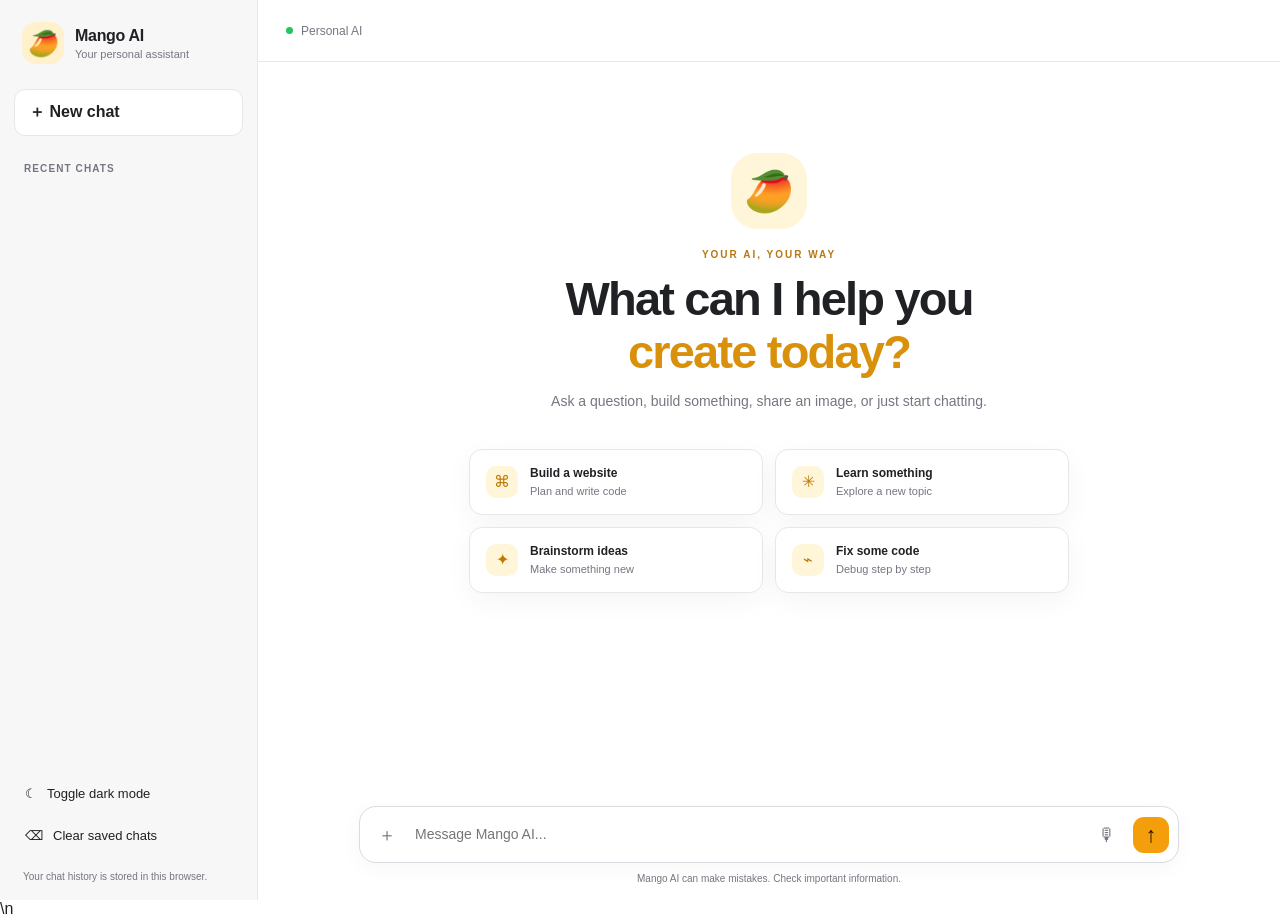
==== index.html @ 726710f5 "Add files via upload" ====
<!doctype html>
<html lang="en">
<head>
  <meta charset="utf-8">
  <meta name="viewport" content="width=device-width, initial-scale=1">
  <meta name="theme-color" content="#f59e0b">
  <title>Mango AI</title>
  <link rel="stylesheet" href="/styles.css">
</head>
<body>
  <div class="app">
    <aside class="sidebar" id="sidebar">
      <div class="brand"><div class="logo">🥭</div><div><strong>Mango AI</strong><small>Your personal assistant</small></div></div>
      <button class="new-chat" id="newChat">＋ New chat</button>
      <div class="side-label">RECENT CHATS</div>
      <div id="chatList" class="chat-list"></div>
      <div class="sidebar-bottom">
        <button class="side-action" id="themeToggle">☾ <span>Toggle dark mode</span></button>
        <button class="side-action" id="clearMemory">⌫ <span>Clear saved chats</span></button>
        <div class="privacy-note">Your chat history is stored in this browser.</div>
      </div>
    </aside>
    <main class="main">
      <header class="topbar">
        <button class="mobile-menu" id="menuBtn" aria-label="Open menu">☰</button>
        <div class="mobile-brand">🥭 Mango AI</div>
        <div class="top-status"><span class="status-dot"></span> Personal AI</div>
      </header>
      <section id="conversation" class="conversation">
        <div class="welcome" id="welcome">
          <div class="welcome-mark">🥭</div>
          <p class="eyebrow">YOUR AI, YOUR WAY</p>
          <h1>What can I help you<br><span>create today?</span></h1>
          <p class="welcome-copy">Ask a question, build something, share an image, or just start chatting.</p>
          <div class="suggestions">
            <button class="suggestion" data-prompt="Help me build a website from scratch."><span>⌘</span><b>Build a website</b><small>Plan and write code</small></button>
            <button class="suggestion" data-prompt="Explain how AI works in simple terms."><span>✳</span><b>Learn something</b><small>Explore a new topic</small></button>
            <button class="suggestion" data-prompt="Give me three creative project ideas I can make this weekend."><span>✦</span><b>Brainstorm ideas</b><small>Make something new</small></button>
            <button class="suggestion" data-prompt="Help me debug this code. Ask me to paste it if needed."><span>⌁</span><b>Fix some code</b><small>Debug step by step</small></button>
          </div>
        </div>
        <div id="messages" class="messages" aria-live="polite"></div>
      </section>
      <footer class="composer-area">
        <div id="imagePreview" class="image-preview" hidden></div>
        <form id="chatForm" class="composer">
          <input id="imageInput" type="file" accept="image/png,image/jpeg,image/webp,image/gif" hidden>
          <button type="button" id="attachBtn" class="tool-btn" title="Attach image" aria-label="Attach image">＋</button>
          <textarea id="prompt" rows="1" placeholder="Message Mango AI..." aria-label="Message Mango AI"></textarea>
          <button type="button" id="voiceBtn" class="tool-btn" title="Voice input" aria-label="Voice input">🎙</button>
          <button type="submit" id="sendBtn" class="send-btn" aria-label="Send message">↑</button>
        </form>
        <div class="composer-hint">Mango AI can make mistakes. Check important information.</div>
      </footer>
    </main>
  </div>
  <script src="./config.js"></script>\n  <script src="./app.js"></script>
</body>
</html>
---- styles.css ----
:root{font-family:Inter,-apple-system,BlinkMacSystemFont,"Segoe UI",sans-serif;color:#202124;background:#fff;--bg:#fff;--panel:#f7f7f8;--text:#202124;--muted:#747780;--line:#e6e7eb;--accent:#f59e0b;--accent-dark:#d97706;--user:#f4f4f5;--shadow:0 8px 28px #0000000b}
*{box-sizing:border-box}body{margin:0;background:var(--bg);color:var(--text)}button,textarea{font:inherit}button{cursor:pointer}.app{display:flex;height:100dvh;min-height:520px}.sidebar{width:258px;flex-shrink:0;background:var(--panel);padding:22px 14px 14px;display:flex;flex-direction:column;border-right:1px solid var(--line)}.brand{display:flex;align-items:center;gap:11px;padding:0 8px 25px}.logo{width:42px;height:42px;border-radius:14px;background:#fff1cc;display:grid;place-items:center;font-size:25px}.brand strong{display:block;font-size:16px;letter-spacing:-.3px}.brand small{display:block;color:var(--muted);font-size:11px;margin-top:3px}.new-chat{border:1px solid var(--line);background:var(--bg);color:var(--text);padding:12px 14px;border-radius:11px;text-align:left;font-weight:600}.new-chat:hover,.side-action:hover,.suggestion:hover{border-color:#f3bd4e}.side-label{font-size:10px;letter-spacing:1.1px;color:var(--muted);font-weight:700;padding:27px 10px 10px}.chat-list{overflow:auto;flex:1}.chat-item{display:block;width:100%;border:0;background:transparent;color:var(--text);text-align:left;padding:10px;border-radius:9px;white-space:nowrap;overflow:hidden;text-overflow:ellipsis;font-size:13px}.chat-item.active,.chat-item:hover{background:var(--bg)}.sidebar-bottom{display:grid;gap:5px}.side-action{display:flex;gap:10px;align-items:center;text-align:left;border:1px solid transparent;border-radius:9px;background:transparent;color:var(--text);padding:10px;font-size:13px}.privacy-note{font-size:10px;color:var(--muted);padding:10px 9px 2px;line-height:1.5}.main{flex:1;min-width:0;display:flex;flex-direction:column;position:relative}.topbar{height:62px;border-bottom:1px solid var(--line);display:flex;align-items:center;justify-content:space-between;padding:0 28px}.top-status{font-size:12px;color:var(--muted);display:flex;align-items:center;gap:8px}.status-dot{width:7px;height:7px;background:#22c55e;border-radius:50%}.mobile-brand,.mobile-menu{display:none}.conversation{flex:1;overflow:auto;padding:28px 20px 20px}.welcome{max-width:740px;margin:7vh auto 0;text-align:center}.welcome-mark{font-size:40px;width:76px;height:76px;border-radius:26px;background:#fff5d9;display:grid;place-items:center;margin:0 auto 20px}.eyebrow{font-size:10px;letter-spacing:2px;font-weight:800;color:#b77910}.welcome h1{font-size:clamp(30px,4vw,47px);line-height:1.13;letter-spacing:-1.8px;margin:12px 0}.welcome h1 span{color:#d9900a}.welcome-copy{color:var(--muted);font-size:14px;line-height:1.6;margin:0 auto;max-width:450px}.suggestions{display:grid;grid-template-columns:repeat(2,minmax(0,1fr));gap:12px;margin:36px auto 0;max-width:600px;text-align:left}.suggestion{display:grid;grid-template-columns:34px 1fr;grid-template-rows:auto auto;align-items:center;text-align:left;gap:3px 10px;padding:16px;border:1px solid var(--line);border-radius:13px;background:var(--bg);color:var(--text);box-shadow:var(--shadow)}.suggestion>span{grid-row:span 2;width:32px;height:32px;border-radius:10px;background:#fff5d9;color:#bd7900;display:grid;place-items:center}.suggestion b{font-size:12px}.suggestion small{font-size:11px;color:var(--muted)}.messages{max-width:820px;margin:0 auto;display:grid;gap:22px}.message{display:flex;gap:12px;align-items:flex-start;line-height:1.65;font-size:14px}.avatar{width:31px;height:31px;flex-shrink:0;border-radius:10px;display:grid;place-items:center;background:#fff1cc}.message.user .avatar{background:#e8edf6}.message-body{min-width:0;flex:1;padding-top:4px;overflow-wrap:anywhere}.message-role{font-size:11px;color:var(--muted);font-weight:700;margin-bottom:5px}.message-body p{margin:0 0 10px}.message-body pre{background:#151923;color:#f4f4f5;padding:14px;border-radius:10px;overflow:auto;font-size:12px;line-height:1.55}.message-body code{font-family:ui-monospace,SFMono-Regular,Menlo,monospace}.message-body :not(pre)>code{background:var(--panel);padding:2px 5px;border-radius:5px}.message-body img{max-width:100%;border-radius:12px}.typing{color:var(--muted);font-size:13px}.composer-area{padding:12px 20px 16px}.composer{max-width:820px;margin:0 auto;display:flex;align-items:flex-end;gap:8px;border:1px solid #d9dbe0;border-radius:17px;padding:9px;background:var(--bg);box-shadow:0 5px 22px #00000009}.composer:focus-within{border-color:#e9b84c;box-shadow:0 0 0 3px #f59e0b18}.composer textarea{flex:1;resize:none;border:0;outline:0;background:transparent;color:var(--text);max-height:180px;min-height:34px;padding:8px 2px;line-height:1.5;font-size:14px}.tool-btn,.send-btn{border:0;width:36px;height:36px;flex-shrink:0;border-radius:11px;display:grid;place-items:center}.tool-btn{background:transparent;color:var(--muted);font-size:18px}.tool-btn:hover{background:var(--panel)}.send-btn{background:var(--accent);color:#241500;font-size:22px;font-weight:700}.send-btn:hover{background:#fbbf24}.send-btn:disabled{opacity:.45;cursor:wait}.composer-hint{text-align:center;color:var(--muted);font-size:10px;margin-top:10px}.image-preview{max-width:820px;margin:0 auto 8px;position:relative}.image-preview img{max-height:100px;max-width:150px;border-radius:10px;border:1px solid var(--line)}.remove-image{margin-left:8px;border:0;border-radius:8px;padding:6px 9px;background:var(--panel);color:var(--text)}.error{color:#b42318;background:#fff0ee;padding:10px 12px;border-radius:8px;font-size:13px}.mobile-menu{border:0;background:transparent;color:var(--text);font-size:19px}
body.dark{--bg:#17181c;--panel:#202126;--text:#f2f2f3;--muted:#a4a5ad;--line:#34353b;--user:#2a2b31;--shadow:0 8px 28px #00000020}body.dark .logo,body.dark .welcome-mark,body.dark .avatar{background:#44361a}body.dark .suggestion>span{background:#44361a;color:#ffd36b}body.dark .composer{border-color:#414249}body.dark .message.user .avatar{background:#303a4d}body.dark .error{background:#421f1c;color:#ffb4aa}
@media(max-width:700px){.sidebar{position:absolute;z-index:5;left:0;top:0;bottom:0;width:275px;transform:translateX(-102%);transition:transform .2s;box-shadow:var(--shadow)}.sidebar.open{transform:translateX(0)}.topbar{height:54px;padding:0 14px}.mobile-menu{display:block}.mobile-brand{display:block;font-weight:700;font-size:14px;margin-right:auto;margin-left:12px}.top-status{font-size:11px}.conversation{padding:18px 14px}.welcome{margin-top:5vh}.welcome h1{letter-spacing:-1px}.suggestions{gap:8px;margin-top:26px}.suggestion{padding:11px;grid-template-columns:28px 1fr;gap:4px 7px}.suggestion>span{width:27px;height:27px}.suggestion b{font-size:11px}.suggestion small{font-size:10px}.composer-area{padding:8px 10px 12px}.composer{gap:4px;padding:6px}.tool-btn,.send-btn{width:32px;height:34px}.composer textarea{font-size:13px}.message{gap:9px;font-size:13px}.avatar{width:28px;height:28px}.welcome-copy{font-size:13px}}
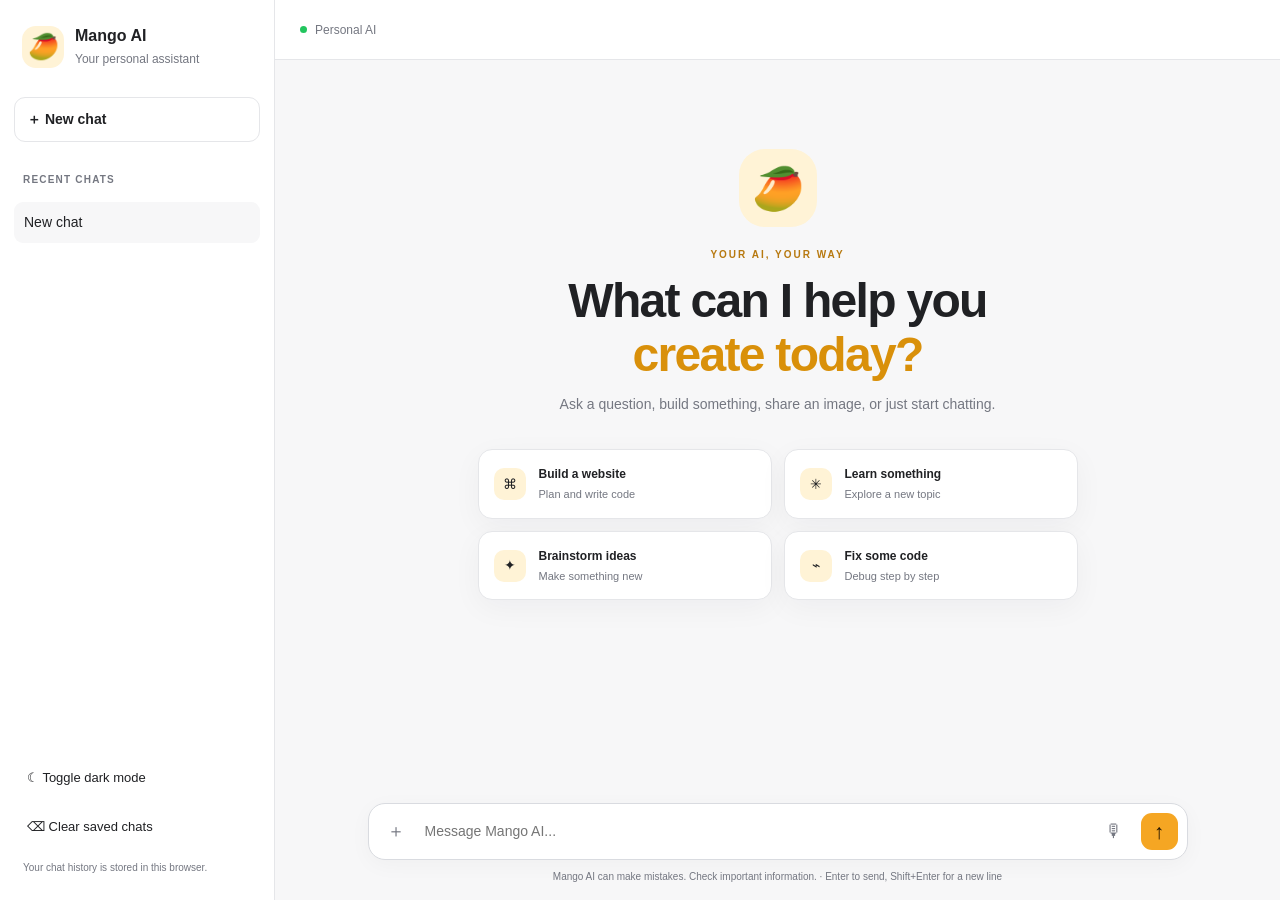
==== commit 281c7b90: "Rename Mango-AI-index-replacement.html to index.html" ====
--- a/index.html
+++ b/index.html
@@ -1,59 +1,58 @@
 <!doctype html>
 <html lang="en">
 <head>
-  <meta charset="utf-8">
-  <meta name="viewport" content="width=device-width, initial-scale=1">
-  <meta name="theme-color" content="#f59e0b">
-  <title>Mango AI</title>
-  <link rel="stylesheet" href="/styles.css">
+<meta charset="utf-8">
+<meta name="viewport" content="width=device-width,initial-scale=1">
+<meta name="theme-color" content="#f5a623">
+<title>Mango AI — Your personal assistant</title>
+<style>
+:root{color-scheme:light;--bg:#f7f7f8;--panel:#fff;--text:#202124;--muted:#747781;--line:#e5e6e9;--accent:#f5a623;--soft:#fff3d6;--shadow:0 8px 30px #2021240b}
+*{box-sizing:border-box}body{margin:0;background:var(--bg);color:var(--text);font:14px/1.5 Inter,-apple-system,BlinkMacSystemFont,"Segoe UI",sans-serif}button,textarea{font:inherit}button{cursor:pointer}button:focus-visible,textarea:focus-visible{outline:3px solid #f5a62366;outline-offset:2px}.app{height:100dvh;display:flex;overflow:hidden}.sidebar{width:275px;flex-shrink:0;background:var(--panel);border-right:1px solid var(--line);padding:18px 14px;display:flex;flex-direction:column;gap:10px}.brand{display:flex;align-items:center;gap:11px;padding:6px 8px 18px}.logo{width:42px;height:42px;display:grid;place-items:center;border-radius:14px;background:var(--soft);font-size:25px}.brand strong{display:block;font-size:16px}.brand small{color:var(--muted);font-size:12px}.new-chat,.side-action{width:100%;text-align:left;border:1px solid var(--line);background:var(--panel);color:var(--text);border-radius:11px;padding:11px 12px}.new-chat{font-weight:650}.new-chat:hover,.side-action:hover,.suggestion:hover{border-color:#efb94f}.side-label{font-size:10px;letter-spacing:1.2px;font-weight:800;color:var(--muted);padding:20px 9px 5px}.chat-list{overflow:auto;flex:1}.chat-item{display:block;width:100%;padding:10px;border:0;border-radius:9px;background:transparent;color:var(--text);text-align:left;white-space:nowrap;overflow:hidden;text-overflow:ellipsis}.chat-item.active,.chat-item:hover{background:var(--bg)}.sidebar-bottom{display:grid;gap:5px}.side-action{border-color:transparent;background:transparent;font-size:13px}.privacy-note{font-size:10px;color:var(--muted);padding:7px 9px}.main{flex:1;min-width:0;display:flex;flex-direction:column}.topbar{height:60px;border-bottom:1px solid var(--line);background:var(--panel);display:flex;align-items:center;justify-content:space-between;padding:0 25px}.mobile-menu,.mobile-brand{display:none}.top-status{font-size:12px;color:var(--muted);display:flex;gap:8px;align-items:center}.status-dot{width:7px;height:7px;background:#22c55e;border-radius:50%}.conversation{flex:1;overflow:auto;padding:26px 20px}.welcome{max-width:720px;margin:7vh auto 0;text-align:center}.welcome-mark{font-size:42px;width:78px;height:78px;border-radius:26px;background:var(--soft);display:grid;place-items:center;margin:0 auto 20px}.eyebrow{font-size:10px;letter-spacing:2px;font-weight:800;color:#b77910}.welcome h1{font-size:clamp(30px,4vw,48px);line-height:1.13;letter-spacing:-1.7px;margin:12px 0}.welcome h1 span{color:#d9900a}.welcome-copy{color:var(--muted);font-size:14px;max-width:460px;margin:0 auto}.suggestions{display:grid;grid-template-columns:repeat(2,minmax(0,1fr));gap:12px;margin:34px auto 0;max-width:600px;text-align:left}.suggestion{display:grid;grid-template-columns:35px 1fr;grid-template-rows:auto auto;gap:3px 10px;align-items:center;text-align:left;padding:15px;border:1px solid var(--line);border-radius:14px;background:var(--panel);color:var(--text);box-shadow:var(--shadow)}.suggestion>span{grid-row:span 2;width:32px;height:32px;display:grid;place-items:center;border-radius:10px;background:var(--soft)}.suggestion b{font-size:12px}.suggestion small{font-size:11px;color:var(--muted)}.messages{max-width:820px;margin:0 auto;display:grid;gap:23px}.message{display:flex;gap:12px;align-items:flex-start;line-height:1.7;font-size:14px}.avatar{width:32px;height:32px;flex-shrink:0;border-radius:11px;background:var(--soft);display:grid;place-items:center}.message.user .avatar{background:#e8edf6}.message-body{min-width:0;flex:1;padding-top:3px;overflow-wrap:anywhere}.message-role{font-size:11px;color:var(--muted);font-weight:750;margin-bottom:5px}.message-body p{margin:0 0 10px}.message-body pre{background:#171923;color:#f6f6f7;padding:14px;border-radius:10px;overflow:auto;font-size:12px}.message-body code{font-family:ui-monospace,SFMono-Regular,Menlo,monospace}.message-body :not(pre)>code{background:var(--bg);padding:2px 5px;border-radius:5px}.message-body img{max-width:min(100%,440px);max-height:280px;object-fit:contain;border-radius:12px;display:block;margin-bottom:8px}.typing{color:var(--muted)}.composer-area{padding:12px 20px 16px;background:var(--bg)}.image-preview{max-width:820px;margin:0 auto 8px}.image-preview img{max-height:100px;max-width:150px;border-radius:10px;border:1px solid var(--line)}.remove-image{margin-left:8px;border:0;border-radius:8px;padding:6px 9px;background:var(--panel);color:var(--text)}.composer{max-width:820px;margin:0 auto;display:flex;align-items:flex-end;gap:8px;border:1px solid #d9dbe0;border-radius:17px;padding:9px;background:var(--panel);box-shadow:0 5px 22px #00000009}.composer:focus-within{border-color:#e9b84c;box-shadow:0 0 0 3px #f59e0b18}.composer textarea{flex:1;resize:none;border:0;outline:0;background:transparent;color:var(--text);max-height:180px;min-height:36px;padding:8px 2px;line-height:1.5;font-size:14px}.tool-btn,.send-btn{border:0;width:37px;height:37px;flex-shrink:0;border-radius:11px;display:grid;place-items:center}.tool-btn{background:transparent;color:var(--muted);font-size:18px}.tool-btn:hover{background:var(--bg)}.send-btn{background:var(--accent);color:#241500;font-size:21px;font-weight:800}.send-btn:disabled{opacity:.5;cursor:wait}.composer-hint{text-align:center;color:var(--muted);font-size:10px;margin-top:9px}.error{color:#b42318;background:#fff0ee;padding:10px 12px;border-radius:8px;font-size:13px}.hidden{display:none!important}body.dark{color-scheme:dark;--bg:#17181c;--panel:#202126;--text:#f2f2f3;--muted:#a4a5ad;--line:#34353b;--soft:#44361a;--shadow:0 8px 28px #00000020}body.dark .composer{border-color:#414249}body.dark .message.user .avatar{background:#303a4d}body.dark .error{background:#421f1c;color:#ffb4aa}
+@media(max-width:700px){.sidebar{position:absolute;z-index:5;left:0;top:0;bottom:0;width:275px;transform:translateX(-102%);transition:transform .2s;box-shadow:var(--shadow)}.sidebar.open{transform:translateX(0)}.topbar{height:54px;padding:0 14px}.mobile-menu{display:block;border:0;background:transparent;color:var(--text);font-size:20px}.mobile-brand{display:block;font-weight:750;margin-right:auto;margin-left:12px}.top-status{font-size:11px}.conversation{padding:18px 14px}.welcome{margin-top:5vh}.welcome h1{letter-spacing:-1px}.suggestions{gap:8px;margin-top:25px}.suggestion{padding:11px;grid-template-columns:28px 1fr;gap:4px 7px}.suggestion>span{width:27px;height:27px}.suggestion b{font-size:11px}.suggestion small{font-size:10px}.composer-area{padding:8px 10px 12px}.composer{gap:4px;padding:6px}.tool-btn,.send-btn{width:33px;height:34px}.composer textarea{font-size:13px}.message{gap:9px;font-size:13px}.avatar{width:28px;height:28px}.welcome-copy{font-size:13px}}
+</style>
 </head>
 <body>
-  <div class="app">
-    <aside class="sidebar" id="sidebar">
-      <div class="brand"><div class="logo">🥭</div><div><strong>Mango AI</strong><small>Your personal assistant</small></div></div>
-      <button class="new-chat" id="newChat">＋ New chat</button>
-      <div class="side-label">RECENT CHATS</div>
-      <div id="chatList" class="chat-list"></div>
-      <div class="sidebar-bottom">
-        <button class="side-action" id="themeToggle">☾ <span>Toggle dark mode</span></button>
-        <button class="side-action" id="clearMemory">⌫ <span>Clear saved chats</span></button>
-        <div class="privacy-note">Your chat history is stored in this browser.</div>
-      </div>
-    </aside>
-    <main class="main">
-      <header class="topbar">
-        <button class="mobile-menu" id="menuBtn" aria-label="Open menu">☰</button>
-        <div class="mobile-brand">🥭 Mango AI</div>
-        <div class="top-status"><span class="status-dot"></span> Personal AI</div>
-      </header>
-      <section id="conversation" class="conversation">
-        <div class="welcome" id="welcome">
-          <div class="welcome-mark">🥭</div>
-          <p class="eyebrow">YOUR AI, YOUR WAY</p>
-          <h1>What can I help you<br><span>create today?</span></h1>
-          <p class="welcome-copy">Ask a question, build something, share an image, or just start chatting.</p>
-          <div class="suggestions">
-            <button class="suggestion" data-prompt="Help me build a website from scratch."><span>⌘</span><b>Build a website</b><small>Plan and write code</small></button>
-            <button class="suggestion" data-prompt="Explain how AI works in simple terms."><span>✳</span><b>Learn something</b><small>Explore a new topic</small></button>
-            <button class="suggestion" data-prompt="Give me three creative project ideas I can make this weekend."><span>✦</span><b>Brainstorm ideas</b><small>Make something new</small></button>
-            <button class="suggestion" data-prompt="Help me debug this code. Ask me to paste it if needed."><span>⌁</span><b>Fix some code</b><small>Debug step by step</small></button>
-          </div>
-        </div>
-        <div id="messages" class="messages" aria-live="polite"></div>
-      </section>
-      <footer class="composer-area">
-        <div id="imagePreview" class="image-preview" hidden></div>
-        <form id="chatForm" class="composer">
-          <input id="imageInput" type="file" accept="image/png,image/jpeg,image/webp,image/gif" hidden>
-          <button type="button" id="attachBtn" class="tool-btn" title="Attach image" aria-label="Attach image">＋</button>
-          <textarea id="prompt" rows="1" placeholder="Message Mango AI..." aria-label="Message Mango AI"></textarea>
-          <button type="button" id="voiceBtn" class="tool-btn" title="Voice input" aria-label="Voice input">🎙</button>
-          <button type="submit" id="sendBtn" class="send-btn" aria-label="Send message">↑</button>
-        </form>
-        <div class="composer-hint">Mango AI can make mistakes. Check important information.</div>
-      </footer>
-    </main>
-  </div>
-  <script src="./config.js"></script>\n  <script src="./app.js"></script>
+<div class="app">
+<aside class="sidebar" id="sidebar">
+  <div class="brand"><div class="logo">🥭</div><div><strong>Mango AI</strong><small>Your personal assistant</small></div></div>
+  <button class="new-chat" id="newChat">＋ New chat</button>
+  <div class="side-label">RECENT CHATS</div><div id="chatList" class="chat-list"></div>
+  <div class="sidebar-bottom"><button class="side-action" id="themeToggle">☾ Toggle dark mode</button><button class="side-action" id="clearMemory">⌫ Clear saved chats</button><div class="privacy-note">Your chat history is stored in this browser.</div></div>
+</aside>
+<main class="main">
+<header class="topbar"><button class="mobile-menu" id="menuBtn" aria-label="Open menu">☰</button><div class="mobile-brand">🥭 Mango AI</div><div class="top-status"><span class="status-dot"></span> Personal AI</div></header>
+<section id="conversation" class="conversation">
+  <div id="welcome" class="welcome"><div class="welcome-mark">🥭</div><div class="eyebrow">YOUR AI, YOUR WAY</div><h1>What can I help you<br><span>create today?</span></h1><p class="welcome-copy">Ask a question, build something, share an image, or just start chatting.</p>
+  <div class="suggestions"><button class="suggestion" data-prompt="Help me plan and build a website."><span>⌘</span><b>Build a website</b><small>Plan and write code</small></button><button class="suggestion" data-prompt="Teach me something interesting in a simple way."><span>✳</span><b>Learn something</b><small>Explore a new topic</small></button><button class="suggestion" data-prompt="Help me brainstorm creative ideas."><span>✦</span><b>Brainstorm ideas</b><small>Make something new</small></button><button class="suggestion" data-prompt="Help me debug this code step by step."><span>⌁</span><b>Fix some code</b><small>Debug step by step</small></button></div></div>
+  <div id="messages" class="messages"></div>
+</section>
+<div class="composer-area"><div id="imagePreview" class="image-preview hidden"></div><form id="chatForm" class="composer"><button type="button" id="attachBtn" class="tool-btn" title="Attach image" aria-label="Attach image">＋</button><input id="imageInput" type="file" accept="image/png,image/jpeg,image/webp,image/gif" hidden><textarea id="prompt" rows="1" placeholder="Message Mango AI..." aria-label="Message Mango AI"></textarea><button type="button" id="voiceBtn" class="tool-btn" title="Voice input" aria-label="Voice input">🎙</button><button type="submit" id="sendBtn" class="send-btn" aria-label="Send message">↑</button></form><div class="composer-hint">Mango AI can make mistakes. Check important information. · Enter to send, Shift+Enter for a new line</div></div>
+</main></div>
+<script>
+/* IMPORTANT: paste your actual Render backend URL between the quotes below. */
+const API_BASE = "https://YOUR-RENDER-SERVICE.onrender.com".replace(/\/$/,"");
+const $ = id => document.getElementById(id);
+const STORAGE_KEY="mango-ai-chats-v1", THEME_KEY="mango-ai-dark";
+let chats=loadChats(), activeId=chats[0]?.id||makeChat(), pendingImage=null, busy=false;
+function loadChats(){try{const v=JSON.parse(localStorage.getItem(STORAGE_KEY)||"[]");return Array.isArray(v)?v:[]}catch{return []}}
+function saveChats(){try{localStorage.setItem(STORAGE_KEY,JSON.stringify(chats.slice(0,40).map(c=>({...c,messages:c.messages.map(({image,...m})=>m)}))))}catch{}}
+function makeChat(){const c={id:crypto.randomUUID?crypto.randomUUID():String(Date.now()),title:"New chat",messages:[]};chats.unshift(c);saveChats();return c.id}
+function currentChat(){return chats.find(c=>c.id===activeId)}
+function escapeHtml(s){return String(s).replace(/[&<>"']/g,c=>({"&":"&amp;","<":"&lt;",">":"&gt;",'"':"&quot;","'":"&#39;"}[c]))}
+function renderMarkdown(t){let s=escapeHtml(t),blocks=[];s=s.replace(/```([a-zA-Z0-9_-]*)\n([\s\S]*?)```/g,(_,l,c)=>{let k="@@CODE"+blocks.length+"@@";blocks.push("<pre><code>"+c.trimEnd()+"</code></pre>");return k});s=s.replace(/`([^`\n]+)`/g,"<code>$1</code>").replace(/\*\*([^*]+)\*\*/g,"<strong>$1</strong>").replace(/\*([^*\n]+)\*/g,"<em>$1</em>").replace(/\[([^\]]+)\]\((https?:\/\/[^ )]+)\)/g,'<a href="$2" target="_blank" rel="noopener noreferrer">$1</a>');s=s.split(/\n{2,}/).map(p=>"<p>"+p.replace(/\n/g,"<br>")+"</p>").join("");return s.replace(/@@CODE(\d+)@@/g,(_,n)=>blocks[+n]||"")}
+function renderChats(){$("chatList").innerHTML=chats.map(c=>`<button class="chat-item ${c.id===activeId?"active":""}" data-id="${escapeHtml(c.id)}">${escapeHtml(c.title||"New chat")}</button>`).join("")}
+function renderMessages(){const c=currentChat();$("welcome").classList.toggle("hidden",!!c?.messages.length);$("messages").innerHTML=(c?.messages||[]).map(m=>`<article class="message ${m.role==="user"?"user":"assistant"}"><div class="avatar">${m.role==="user"?"◉":"🥭"}</div><div class="message-body"><div class="message-role">${m.role==="user"?"You":"Mango AI"}</div>${m.image?`<img src="${m.image}" alt="Uploaded image">`:""}${renderMarkdown(m.content)}</div></article>`).join("");$("conversation").scrollTop=$("conversation").scrollHeight}
+function setTheme(d){document.body.classList.toggle("dark",d);try{localStorage.setItem(THEME_KEY,d?"1":"0")}catch{}$("themeToggle").textContent=d?"☀ Toggle light mode":"☾ Toggle dark mode"}
+function clearImage(){pendingImage=null;$("imageInput").value="";$("imagePreview").classList.add("hidden");$("imagePreview").innerHTML=""}
+function setImage(file){if(!file)return;if(!["image/png","image/jpeg","image/webp","image/gif"].includes(file.type))return alert("Choose a PNG, JPEG, WEBP, or GIF image.");if(file.size>4*1024*1024)return alert("Choose an image under 4 MB.");const r=new FileReader();r.onload=()=>{pendingImage={dataUrl:r.result,name:file.name};$("imagePreview").classList.remove("hidden");$("imagePreview").innerHTML=`<img src="${r.result}" alt="Image to send"><button type="button" class="remove-image" id="removeImage">Remove image ×</button>`;$("removeImage").onclick=clearImage};r.readAsDataURL(file)}
+async function sendMessage(text){if(busy)return;const content=text.trim();if(!content&&!pendingImage)return;const chat=currentChat(),img=pendingImage?.dataUrl||null;chat.messages.push({role:"user",content:content||(img?"Please describe this image.":"") ,...(img?{image:img}:{})});if(chat.title==="New chat")chat.title=content.slice(0,34)||"Image question";saveChats();renderChats();renderMessages();$("prompt").value="";$("prompt").style.height="auto";clearImage();busy=true;$("sendBtn").disabled=true;const typing=document.createElement("article");typing.className="message";typing.innerHTML='<div class="avatar">🥭</div><div class="message-body"><div class="message-role">Mango AI</div><div class="typing">Thinking…</div></div>';$("messages").appendChild(typing);$("conversation").scrollTop=$("conversation").scrollHeight;
+try{if(API_BASE.includes("YOUR-RENDER-SERVICE"))throw new Error("Set API_BASE in index.html to your real Render backend URL before chatting.");const payload=chat.messages.filter(m=>!m.error).map(m=>({role:m.role,content:m.content}));const res=await fetch(API_BASE+"/api/chat",{method:"POST",headers:{"Content-Type":"application/json"},body:JSON.stringify({messages:payload,...(img?{image:{dataUrl:img}}:{})})});let data={};try{data=await res.json()}catch{}if(!res.ok)throw new Error(data.error||`Server error (${res.status})`);typing.remove();chat.messages.push({role:"assistant",content:data.reply||"I couldn't create a response."});saveChats();renderMessages()}catch(e){typing.remove();chat.messages.push({role:"assistant",content:"**Sorry, something went wrong.**\n\n"+e.message,error:true});saveChats();renderMessages()}finally{busy=false;$("sendBtn").disabled=false;$("prompt").focus()}}
+$("chatForm").addEventListener("submit",e=>{e.preventDefault();sendMessage($("prompt").value)});$("prompt").addEventListener("input",()=>{$("prompt").style.height="auto";$("prompt").style.height=Math.min($("prompt").scrollHeight,180)+"px"});$("prompt").addEventListener("keydown",e=>{if(e.key==="Enter"&&!e.shiftKey){e.preventDefault();$("chatForm").requestSubmit()}});
+$("newChat").onclick=()=>{activeId=makeChat();renderChats();renderMessages();$("prompt").focus();$("sidebar").classList.remove("open")};$("chatList").onclick=e=>{const b=e.target.closest("[data-id]");if(b){activeId=b.dataset.id;renderChats();renderMessages();$("sidebar").classList.remove("open")}};
+$("themeToggle").onclick=()=>setTheme(!document.body.classList.contains("dark"));$("clearMemory").onclick=()=>{if(confirm("Delete all Mango AI chats saved in this browser?")){chats=[];activeId=makeChat();renderChats();renderMessages()}};$("attachBtn").onclick=()=>$("imageInput").click();$("imageInput").onchange=e=>setImage(e.target.files[0]);$("menuBtn").onclick=()=>$("sidebar").classList.toggle("open");document.querySelectorAll(".suggestion").forEach(b=>b.onclick=()=>sendMessage(b.dataset.prompt));
+const SR=window.SpeechRecognition||window.webkitSpeechRecognition;$("voiceBtn").onclick=()=>{if(!SR)return alert("Voice input is not supported here. Try Chrome and allow microphone access.");const r=new SR();r.lang=navigator.language||"en-US";r.onresult=e=>{$("prompt").value=($("prompt").value+" "+e.results[0][0].transcript).trim();$("prompt").dispatchEvent(new Event("input"))};r.onerror=()=>alert("Voice input failed. Check microphone permission.");r.start()};
+$("messages").addEventListener("dblclick",e=>{const a=e.target.closest(".message.assistant");if(a&&"speechSynthesis"in window){speechSynthesis.cancel();speechSynthesis.speak(new SpeechSynthesisUtterance(a.querySelector(".message-body").innerText))}});
+setTheme(localStorage.getItem(THEME_KEY)==="1");if(!chats.length)activeId=makeChat();renderChats();renderMessages();
+</script>
 </body>
-</html>+</html>
